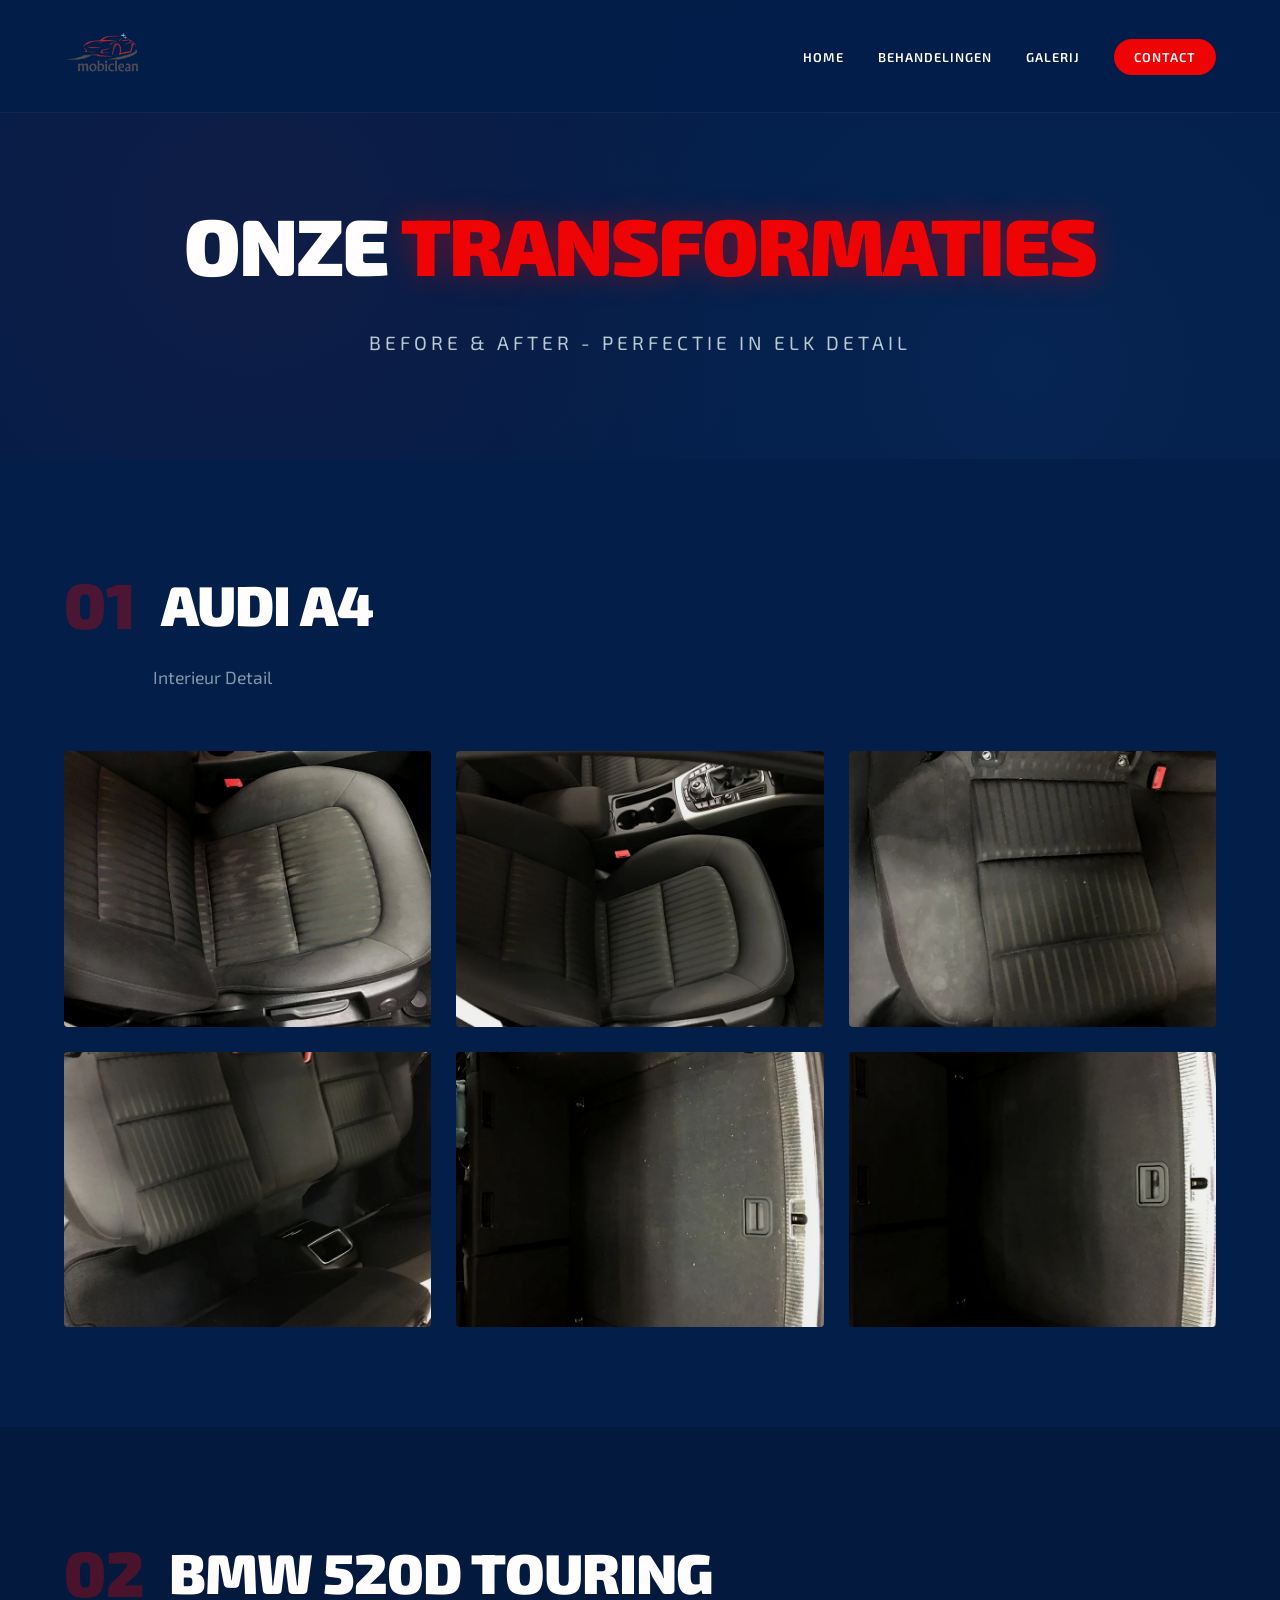
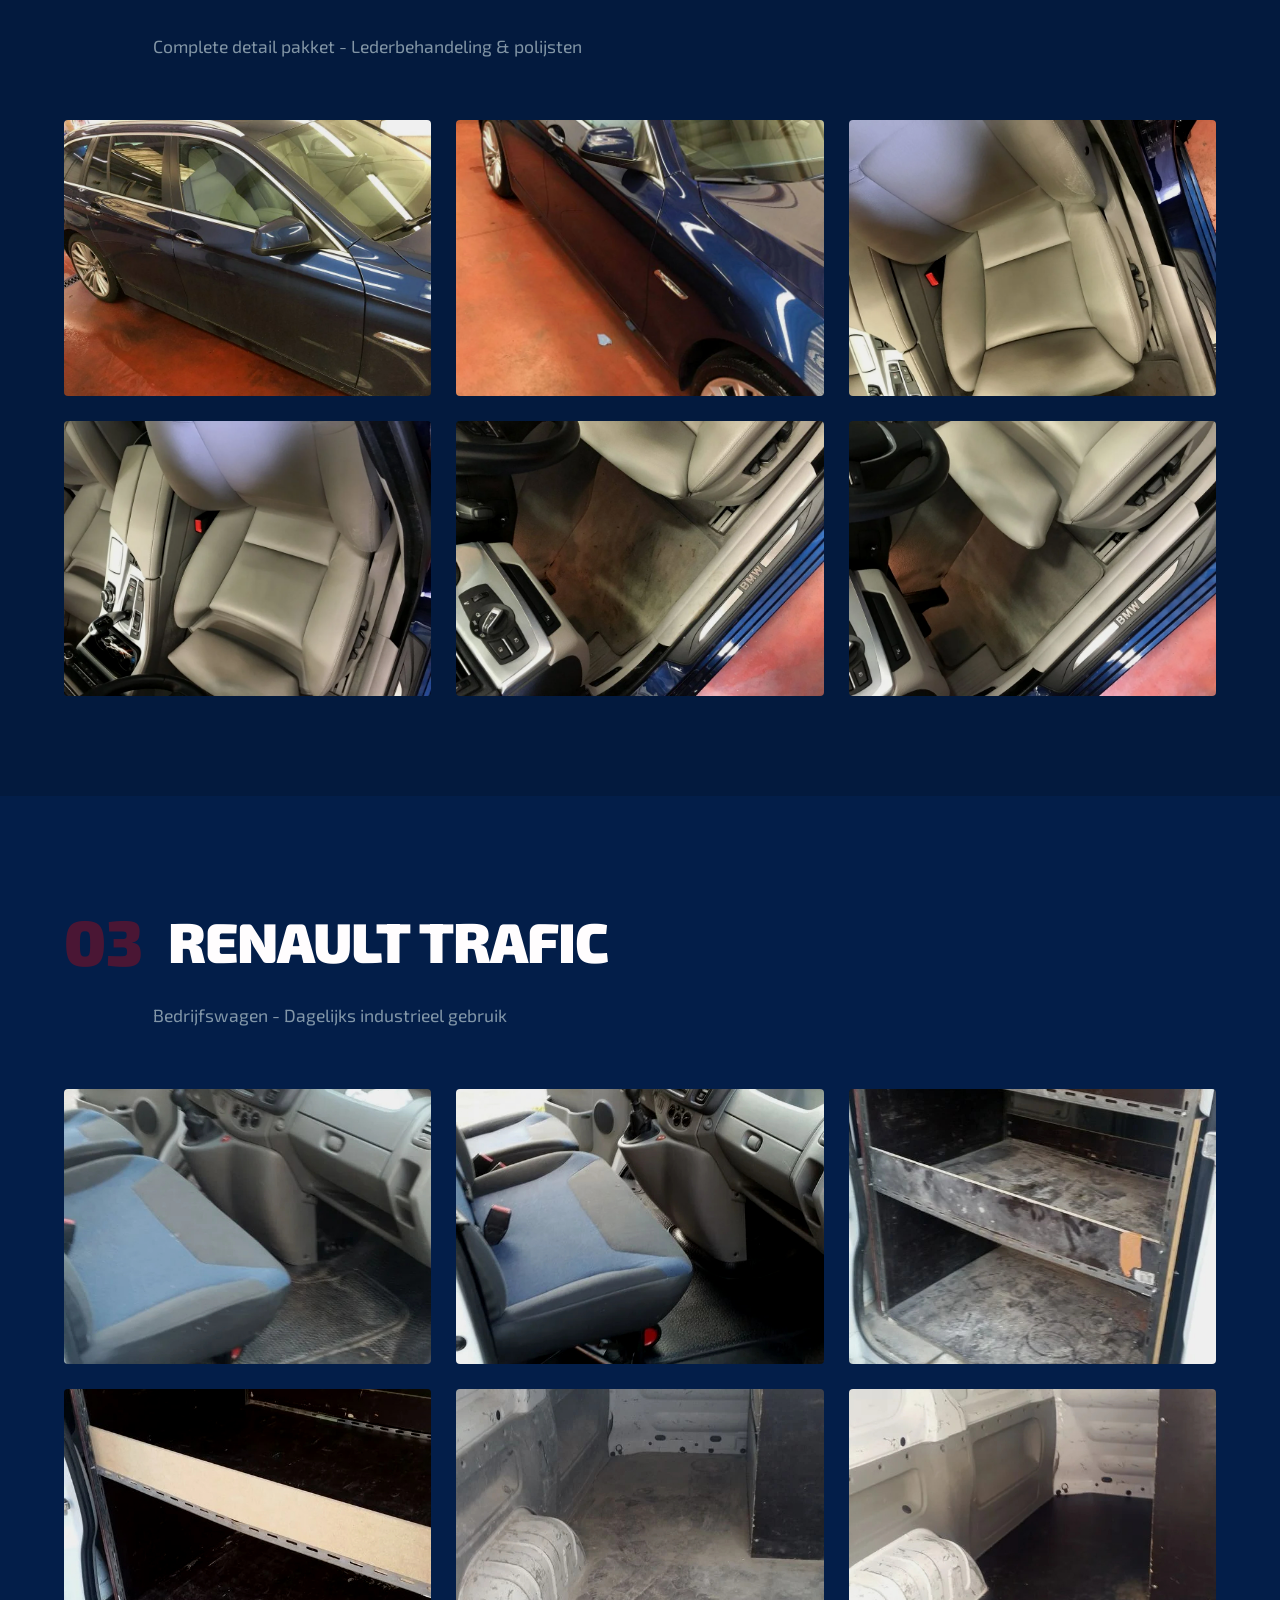
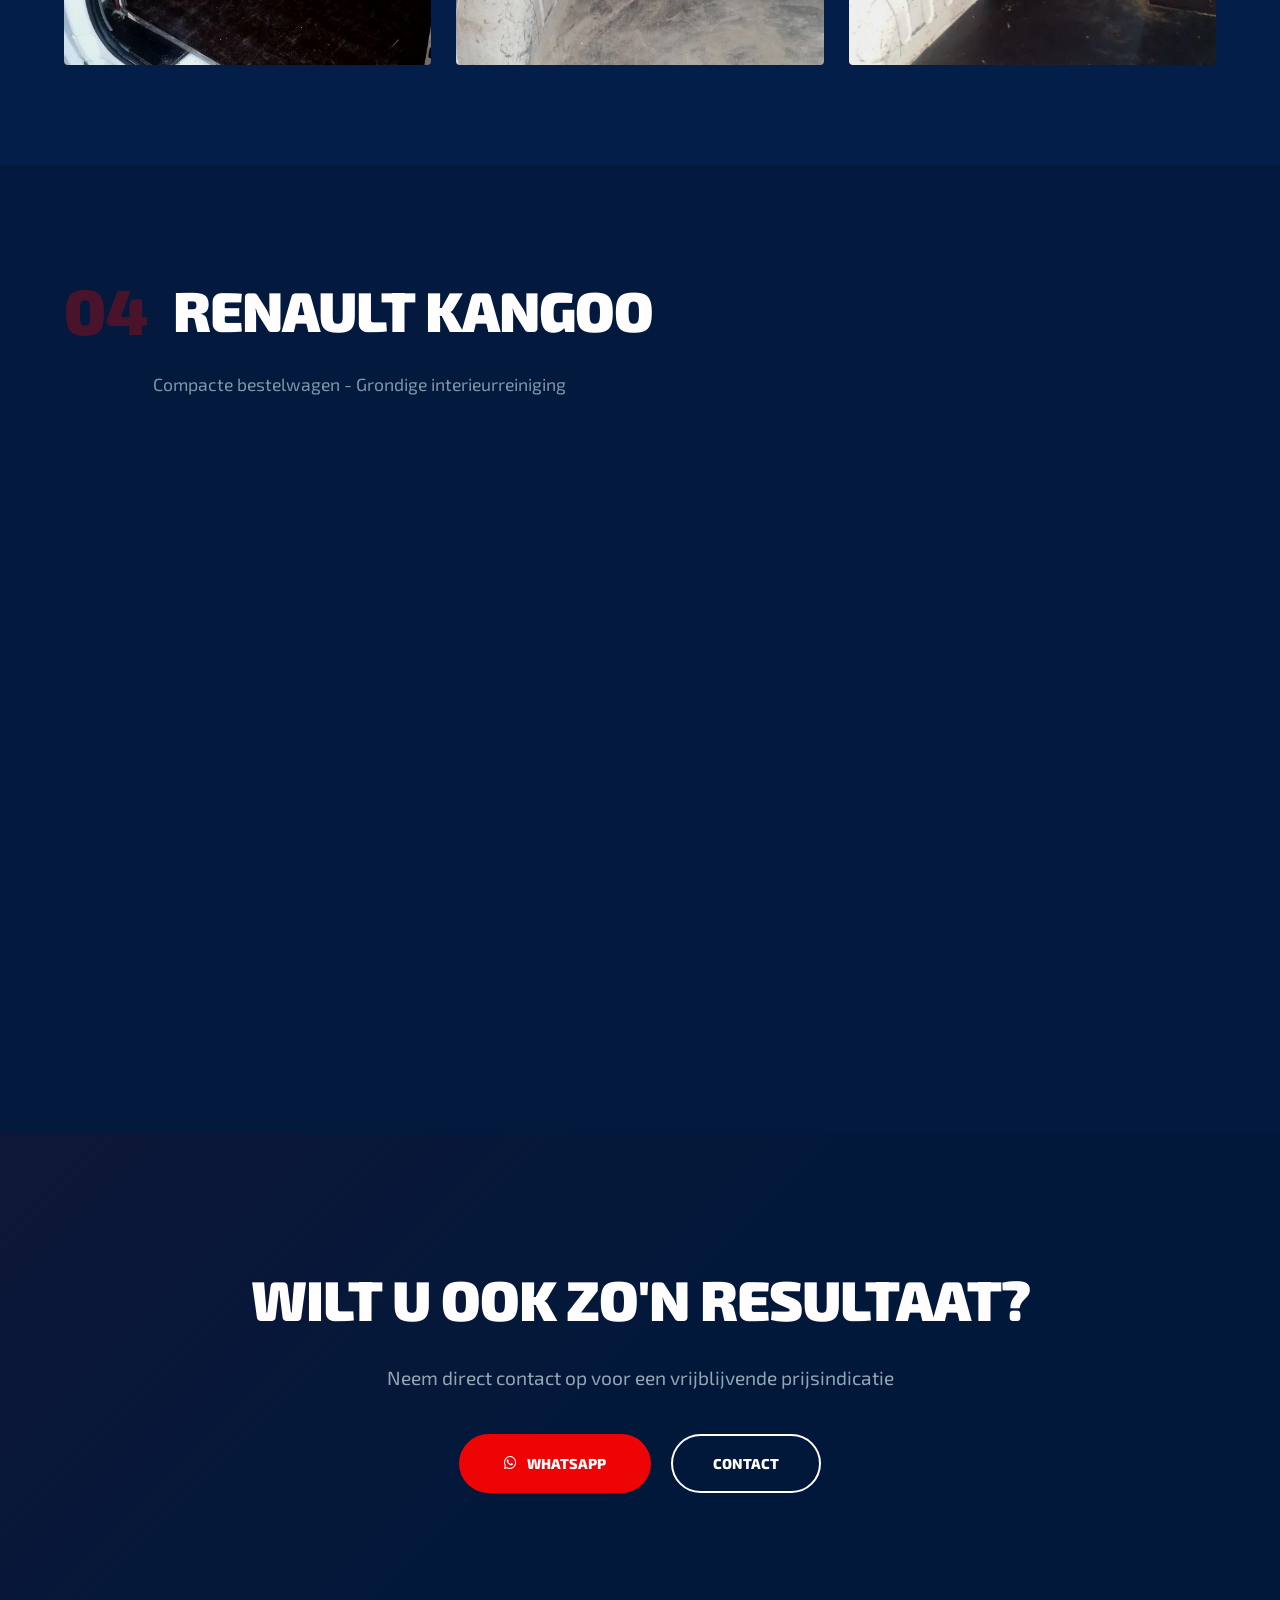
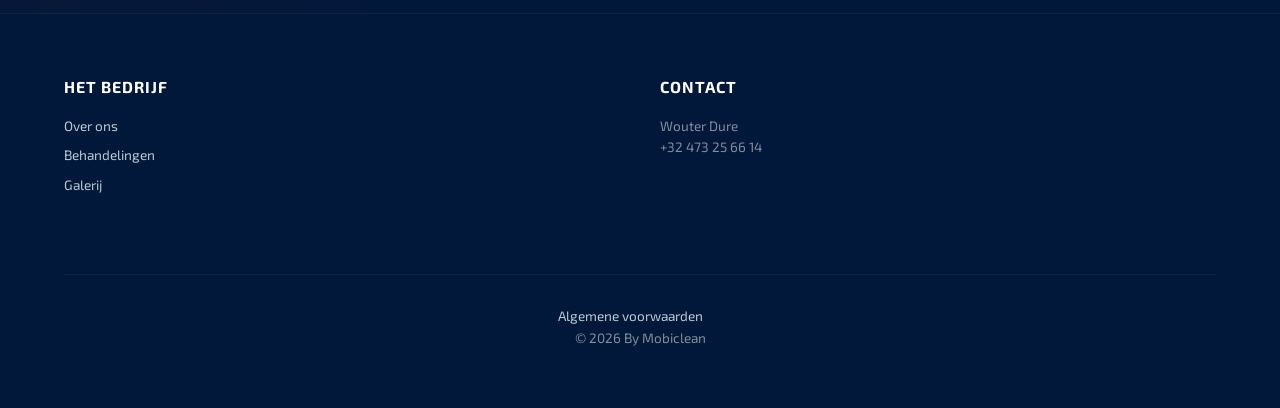
==== Gallery.html @ 4b9547e3 "gallery" ====
<!DOCTYPE html>
<html lang="nl">
<head>
    <meta charset="UTF-8">
    <meta name="viewport" content="width=device-width, initial-scale=1.0">
    <title>Galerij | Mobiclean</title>
    <link href="https://fonts.googleapis.com/css2?family=Exo+2:wght@400;600;800;900&family=Montserrat:wght@300;400;700&display=swap" rel="stylesheet">
    <link rel="stylesheet" href="https://cdnjs.cloudflare.com/ajax/libs/font-awesome/6.0.0/css/all.min.css">
    <link rel="stylesheet" href="css/Gallery.css">
</head>
<body>

<header class="header">
    <div class="container header-inner">
        <div class="logo">
            <a href="index.html">
                <img src="assets/images/logo.avif" alt="Mobiclean Logo">
            </a>
        </div>
        <nav class="nav">
            <a href="index.html#home">Home</a>
            <a href="index.html#behandelingen">Behandelingen</a>
            <a href="Gallery.html">Galerij</a>
            <a href="index.html#contact" class="btn-red-small">Contact</a>
        </nav>
    </div>
</header>

<main>
    <!-- Hero Section -->
    <section class="gallery-hero">
        <div class="container">
            <h1 class="reveal">Onze <span class="text-red">Transformaties</span></h1>
            <p class="reveal">Before & After - Perfectie in elk detail</p>
        </div>
    </section>

    <!-- Audi A4 -->
    <section class="vehicle-showcase">
        <div class="container">
            <div class="vehicle-header reveal">
                <div class="vehicle-title">
                    <span class="vehicle-number">01</span>
                    <h2>Audi A4</h2>
                </div>
                <p class="vehicle-description">Interieur Detail</p>
            </div>
            
            <div class="photo-grid">
                <div class="photo-item reveal" style="animation-delay: 0.1s">
                    <div class="photo-wrapper">
                        <img src="assets\images\A4\a4-int.before.webp" alt="Audi A4 Voor 1">
                        <div class="photo-label">Voor</div>
                    </div>
                </div>
                <div class="photo-item reveal" style="animation-delay: 0.15s">
                    <div class="photo-wrapper">
                        <img src="assets\images\A4\a4-int.after.webp" alt="Audi A4 Interieur Na">
                        <div class="photo-label after">Na</div>
                    </div>
                </div>
                <div class="photo-item reveal" style="animation-delay: 0.2s">
                    <div class="photo-wrapper">
                        <img src="assets\images\A4\a4-int-back.before.jpg" alt="Audi A4 Achterbank Before">
                        <div class="photo-label">Achterkant Voor</div>
                    </div>
                </div>
                <div class="photo-item reveal" style="animation-delay: 0.25s">
                    <div class="photo-wrapper">
                        <img src="assets\images\A4\a4-int-back.after.jpg" alt="Audi A4 Achterbank After">
                        <div class="photo-label after">Achterbank Na</div>
                    </div>
                </div>
                <div class="photo-item reveal" style="animation-delay: 0.3s">
                    <div class="photo-wrapper">
                        <img src="assets\images\A4\a4-int-trunk.before.webp" alt="Audi A4 Koffer Before">
                        <div class="photo-label">Koffer Voor</div>
                    </div>
                </div>
                <div class="photo-item reveal" style="animation-delay: 0.35s">
                    <div class="photo-wrapper">
                        <img src="assets\images\A4\a4-int-trunk.after.webp" alt="Audi A4 Koffer After">
                        <div class="photo-label after">Koffer Na</div>
                    </div>
                </div>
            </div>
        </div>
    </section>

    <!-- BMW 520d Touring -->
    <section class="vehicle-showcase alt">
        <div class="container">
            <div class="vehicle-header reveal">
                <div class="vehicle-title">
                    <span class="vehicle-number">02</span>
                    <h2>BMW 520d Touring</h2>
                </div>
                <p class="vehicle-description">Complete detail pakket - Lederbehandeling & polijsten</p>
            </div>
            
            <div class="photo-grid">
                <div class="photo-item reveal" style="animation-delay: 0.1s">
                    <div class="photo-wrapper">
                        <img src="assets\images\520\520-before.webp" alt="BMW Voor 1">
                        <div class="photo-label">Voor</div>
                    </div>
                </div>
                <div class="photo-item reveal" style="animation-delay: 0.15s">
                    <div class="photo-wrapper">
                        <img src="assets\images\520\520-After.jpg" alt="BMW Na 1">
                        <div class="photo-label after">Na</div>
                    </div>
                </div>
                <div class="photo-item reveal" style="animation-delay: 0.2s">
                    <div class="photo-wrapper">
                        <img src="assets\images\520\520-int.before.webp" alt="BMW Seats Before">
                        <div class="photo-label">Zetels Voor</div>
                    </div>
                </div>
                <div class="photo-item reveal" style="animation-delay: 0.25s">
                    <div class="photo-wrapper">
                        <img src="assets\images\520\520-int.after.webp" alt="BMW Seats After">
                        <div class="photo-label after">Zetels Na</div>
                    </div>
                </div>
                <div class="photo-item reveal" style="animation-delay: 0.3s">
                    <div class="photo-wrapper">
                        <img src="assets\images\520\520-floor.before.webp" alt="BMW VLoer Voor">
                        <div class="photo-label">Vloer Voor</div>
                    </div>
                </div>
                <div class="photo-item reveal" style="animation-delay: 0.35s">
                    <div class="photo-wrapper">
                        <img src="assets\images\520\520-floor.after.webp" alt="BMW Vloer Na">
                        <div class="photo-label after">Vloer Na</div>
                    </div>
                </div>
            </div>
        </div>
    </section>

    <!-- Renault Trafic -->
    <section class="vehicle-showcase">
        <div class="container">
            <div class="vehicle-header reveal">
                <div class="vehicle-title">
                    <span class="vehicle-number">03</span>
                    <h2>Renault Trafic</h2>
                </div>
                <p class="vehicle-description">Bedrijfswagen - Dagelijks industrieel gebruik</p>
            </div>
            
            <div class="photo-grid">
                <div class="photo-item reveal" style="animation-delay: 0.1s">
                    <div class="photo-wrapper">
                        <img src="assets\images\Trafic\Trafic-int.before.jpg" alt="Trafic Voor 1">
                        <div class="photo-label">Voor</div>
                    </div>
                </div>
                <div class="photo-item reveal" style="animation-delay: 0.15s">
                    <div class="photo-wrapper">
                        <img src="assets\images\Trafic\Trafic-int.after.jpg" alt="Trafic Na 1">
                        <div class="photo-label after">Na</div>
                    </div>
                </div>
                <div class="photo-item reveal" style="animation-delay: 0.2s">
                    <div class="photo-wrapper">
                        <img src="assets\images\Trafic\Trafic-side.before.jpg" alt="Trafic Werkbak Voor">
                        <div class="photo-label">Werkbak Voor</div>
                    </div>
                </div>
                <div class="photo-item reveal" style="animation-delay: 0.25s">
                    <div class="photo-wrapper">
                        <img src="assets\images\Trafic\Trafic-side.after.jpg" alt="Trafic Werkbak Na">
                        <div class="photo-label after">Werkbak Na</div>
                    </div>
                </div>
                <div class="photo-item reveal" style="animation-delay: 0.3s">
                    <div class="photo-wrapper">
                        <img src="assets\images\Trafic\Trafic-back.before.jpg" alt="Trafic Interieur na">
                        <div class="photo-label">Laadbak Voor</div>
                    </div>
                </div>
                <div class="photo-item reveal" style="animation-delay: 0.35s">
                    <div class="photo-wrapper">
                        <img src="assets\images\Trafic\Trafic-back.after.jpg" alt="Trafic Resultaat">
                        <div class="photo-label after">Laadbak Na</div>
                    </div>
                </div>
            </div>
        </div>
    </section>

    <!-- Renault Kangoo -->
    <section class="vehicle-showcase alt">
        <div class="container">
            <div class="vehicle-header reveal">
                <div class="vehicle-title">
                    <span class="vehicle-number">04</span>
                    <h2>Renault Kangoo</h2>
                </div>
                <p class="vehicle-description">Compacte bestelwagen -  Grondige interieurreiniging</p>
            </div>
            
            <div class="photo-grid">
                <div class="photo-item reveal" style="animation-delay: 0.1s">
                    <div class="photo-wrapper">
                        <img src="assets\images\Kangoo\Kangoo-driver.before.webp" alt="Kangoo Voor">
                        <div class="photo-label">Chauffeur Voor</div>
                    </div>
                </div>
                <div class="photo-item reveal" style="animation-delay: 0.15s">
                    <div class="photo-wrapper">
                        <img src="assets\images\Kangoo\Kangoo-driver.after.webp" alt="Kangoo Na">
                        <div class="photo-label after">Chauffeur Na</div>
                    </div>
                </div>
                <div class="photo-item reveal" style="animation-delay: 0.2s">
                    <div class="photo-wrapper">
                        <img src="assets\images\Kangoo\Kangoo-front.before.jpg" alt="Kangoo Passagier Voor">
                        <div class="photo-label">Bijrijder Voor</div>
                    </div>
                </div>
                <div class="photo-item reveal" style="animation-delay: 0.25s">
                    <div class="photo-wrapper">
                        <img src="assets\images\Kangoo\Kangoo-front.after.jpg" alt="Kangoo Passagier Na">
                        <div class="photo-label after">Bijrijder Na</div>
                    </div>
                </div>
                <div class="photo-item reveal" style="animation-delay: 0.3s">
                    <div class="photo-wrapper">
                        <img src="assets\images\Kangoo\Kangoo-back.before.jpg" alt="Kangoo Cabine Voor">
                        <div class="photo-label">Passagiers Voor</div>
                    </div>
                </div>
                <div class="photo-item reveal" style="animation-delay: 0.35s">
                    <div class="photo-wrapper">
                        <img src="assets\images\Kangoo\Kangoo-back.after.jpg" alt="Kangoo Cabine Na">
                        <div class="photo-label after">Passagiers Na</div>
                    </div>
                </div>
            </div>
        </div>
    </section>

    <!-- CTA Section -->
    <section class="gallery-cta">
        <div class="container">
            <div class="cta-content reveal">
                <h2>Wilt u ook zo'n <span class="text-red">resultaat</span>?</h2>
                <p>Neem direct contact op voor een vrijblijvende prijsindicatie</p>
                <div class="cta-buttons">
                    <a href="https://wa.me/32473256614" class="btn-red" target="_blank">
                        <i class="fab fa-whatsapp"></i> WhatsApp
                    </a>
                    <a href="index.html#contact" class="btn-outline">Contact</a>
                </div>
            </div>
        </div>
    </section>
</main>

<footer class="footer">
    <div class="container footer-content">
        <div class="footer-section">
            <h4>Het bedrijf</h4>
            <ul>
                <li><a href="index.html#home">Over ons</a></li>
                <li><a href="index.html#behandelingen">Behandelingen</a></li>
                <li><a href="Gallery.html">Galerij</a></li>
            </ul>
        </div>
        <div class="footer-section">
            <h4>Contact</h4>
            <p>Wouter Dure<br>+32 473 25 66 14</p>
        </div>
        <div class="footer-bottom">
            <p><a href="#">Algemene voorwaarden</a></p>
            <p>&copy; 2026 By Mobiclean</p>
        </div>
    </div>
</footer>

<!-- Lightbox Modal -->
<div id="lightbox" class="lightbox">
    <button class="lightbox-close">&times;</button>
    <button class="lightbox-prev"><i class="fas fa-chevron-left"></i></button>
    <button class="lightbox-next"><i class="fas fa-chevron-right"></i></button>
    <div class="lightbox-content">
        <img id="lightbox-img" src="" alt="">
        <div class="lightbox-caption"></div>
    </div>
</div>

<script src="js/Gallery.js"></script>
</body>
</html>
---- css/Gallery.css ----
:root {
    --blue-shine: #4599FE;
    --oxford-navy: #031E49;
    --strong-red: #EE0405;
    --texts-red: #780000;
    --royal-white: #FFFDFE;
    --loblolly: #B8CAD1;
    --font-primary: 'Exo 2', sans-serif;
    --transition: all 0.6s cubic-bezier(0.19, 1, 0.22, 1);
  }
  
  * { margin: 0; padding: 0; box-sizing: border-box; font-family: var(--font-primary); }
  html { scroll-behavior: smooth; }
  body { background: var(--oxford-navy); color: var(--loblolly); overflow-x: hidden; line-height: 1.6; }
  .container { width: 90%; max-width: 1400px; margin: 0 auto; }
  
  /* HEADER */
  .header {
    position: fixed; top: 0; width: 100%; z-index: 1000;
    backdrop-filter: blur(12px); background: rgba(3, 30, 73, 0.95);
    border-bottom: 1px solid rgba(255, 255, 255, 0.05);
    transition: var(--transition);
  }
  .header-inner { display: flex; align-items: center; justify-content: space-between; padding: 15px 0; }
  .logo img { height: 45px; }
  .logo a { display: block; }
  .nav a { margin-left: 30px; color: var(--royal-white); text-decoration: none; font-weight: 600; font-size: 0.8rem; text-transform: uppercase; letter-spacing: 1px; transition: 0.3s; }
  .nav a:hover { color: var(--strong-red); }
  .btn-red-small { background: var(--strong-red); color: white; padding: 10px 20px; border-radius: 50px; text-decoration: none; font-weight: 700; text-transform: uppercase; font-size: 0.7rem; margin-left: 20px; }
  
  /* GALLERY HERO */
  .gallery-hero {
      padding: 180px 0 100px;
      text-align: center;
      background: linear-gradient(180deg, rgba(3, 30, 73, 1) 0%, rgba(3, 30, 73, 0.8) 100%);
      position: relative;
  }
  
  .gallery-hero::before {
      content: '';
      position: absolute;
      top: 0; left: 0; right: 0; bottom: 0;
      background: 
          radial-gradient(circle at 20% 50%, rgba(238, 4, 5, 0.05) 0%, transparent 50%),
          radial-gradient(circle at 80% 80%, rgba(69, 153, 254, 0.05) 0%, transparent 50%);
      pointer-events: none;
  }
  
  .gallery-hero h1 {
      font-size: clamp(3rem, 8vw, 5rem);
      font-weight: 900;
      color: var(--royal-white);
      text-transform: uppercase;
      letter-spacing: -2px;
      margin-bottom: 20px;
  }
  
  .gallery-hero .text-red {
      color: var(--strong-red);
      text-shadow: 0 0 30px rgba(238, 4, 5, 0.4);
  }
  
  .gallery-hero p {
      font-size: 1.2rem;
      opacity: 0.7;
      text-transform: uppercase;
      letter-spacing: 4px;
  }
  
  /* VEHICLE SHOWCASE */
  .vehicle-showcase {
      padding: 100px 0;
      position: relative;
  }
  
  .vehicle-showcase.alt {
      background: rgba(0, 0, 0, 0.15);
  }
  
  .vehicle-header {
      margin-bottom: 60px;
  }
  
  .vehicle-title {
      display: flex;
      align-items: center;
      gap: 25px;
      margin-bottom: 15px;
  }
  
  .vehicle-number {
      font-size: 4rem;
      font-weight: 900;
      color: var(--strong-red);
      opacity: 0.3;
      line-height: 1;
  }
  
  .vehicle-title h2 {
      font-size: clamp(2rem, 5vw, 3.5rem);
      font-weight: 900;
      color: var(--royal-white);
      text-transform: uppercase;
      letter-spacing: -1px;
  }
  
  .vehicle-description {
      font-size: 1.1rem;
      opacity: 0.7;
      margin-left: calc(4rem + 25px);
      color: var(--loblolly);
  }
  
  /* PHOTO GRID */
  .photo-grid {
      display: grid;
      grid-template-columns: repeat(auto-fit, minmax(350px, 1fr));
      gap: 25px;
  }
  
  .photo-item {
      position: relative;
      overflow: hidden;
      border-radius: 4px;
      cursor: pointer;
      transition: var(--transition);
  }
  
  .photo-wrapper {
      position: relative;
      width: 100%;
      padding-bottom: 75%; /* 4:3 aspect ratio */
      overflow: hidden;
      background: rgba(0, 0, 0, 0.3);
  }
  
  .photo-wrapper img {
      position: absolute;
      top: 0; left: 0;
      width: 100%;
      height: 100%;
      object-fit: cover;
      transition: var(--transition);
      filter: brightness(0.9) contrast(1.1);
  }
  
  .photo-item:hover img {
      transform: scale(1.05);
      filter: brightness(1) contrast(1.15);
  }
  
  .photo-label {
      position: absolute;
      bottom: 0; left: 0;
      right: 0;
      background: linear-gradient(to top, rgba(3, 30, 73, 0.95), transparent);
      padding: 30px 20px 15px;
      color: white;
      font-weight: 700;
      text-transform: uppercase;
      font-size: 0.85rem;
      letter-spacing: 1px;
      opacity: 0;
      transition: var(--transition);
  }
  
  .photo-item:hover .photo-label {
      opacity: 1;
  }
  
  .photo-label.after {
      background: linear-gradient(to top, rgba(238, 4, 5, 0.9), transparent);
  }
  
  .photo-label.after::before {
      content: '✓ ';
      margin-right: 5px;
  }
  
  /* GALLERY CTA */
  .gallery-cta {
      padding: 120px 0;
      background: 
          linear-gradient(135deg, rgba(238, 4, 5, 0.05) 0%, transparent 50%),
          rgba(0, 0, 0, 0.2);
  }
  
  .cta-content {
      text-align: center;
      max-width: 800px;
      margin: 0 auto;
  }
  
  .cta-content h2 {
      font-size: clamp(2rem, 5vw, 3.5rem);
      font-weight: 900;
      color: var(--royal-white);
      text-transform: uppercase;
      margin-bottom: 20px;
      letter-spacing: -1px;
  }
  
  .cta-content p {
      font-size: 1.2rem;
      opacity: 0.8;
      margin-bottom: 40px;
  }
  
  .cta-buttons {
      display: flex;
      justify-content: center;
      gap: 20px;
      flex-wrap: wrap;
  }
  
  .btn-red { 
      background: var(--strong-red); 
      color: white; 
      padding: 18px 45px; 
      border-radius: 50px; 
      text-decoration: none; 
      font-weight: 800; 
      text-transform: uppercase; 
      transition: var(--transition); 
      display: inline-flex;
      align-items: center;
      gap: 10px;
      font-size: 0.9rem; 
      border: none; 
      cursor: pointer; 
  }
  
  .btn-red:hover { 
      transform: translateY(-3px); 
      box-shadow: 0 10px 30px rgba(238, 4, 5, 0.4); 
      background: white; 
      color: var(--strong-red); 
  }
  
  .btn-outline { 
      border: 2px solid var(--royal-white); 
      color: white; 
      padding: 16px 40px; 
      border-radius: 50px; 
      text-decoration: none; 
      font-weight: 800; 
      text-transform: uppercase; 
      transition: var(--transition); 
      font-size: 0.9rem; 
      display: inline-block;
  }
  
  .btn-outline:hover { 
      background: white; 
      color: var(--oxford-navy); 
  }
  
  /* LIGHTBOX */
  .lightbox {
      display: none;
      position: fixed;
      top: 0; left: 0;
      width: 100%;
      height: 100%;
      background: rgba(3, 30, 73, 0.98);
      z-index: 9999;
      align-items: center;
      justify-content: center;
  }
  
  .lightbox.active {
      display: flex;
  }
  
  .lightbox-content {
      position: relative;
      max-width: 90%;
      max-height: 90%;
      text-align: center;
  }
  
  .lightbox-content img {
      max-width: 100%;
      max-height: 85vh;
      object-fit: contain;
      border-radius: 4px;
      box-shadow: 0 20px 60px rgba(0, 0, 0, 0.5);
  }
  
  .lightbox-caption {
      margin-top: 20px;
      color: white;
      font-size: 1.1rem;
      font-weight: 600;
      text-transform: uppercase;
      letter-spacing: 2px;
  }
  
  .lightbox-close,
  .lightbox-prev,
  .lightbox-next {
      position: absolute;
      background: rgba(238, 4, 5, 0.9);
      color: white;
      border: none;
      font-size: 2rem;
      width: 60px;
      height: 60px;
      cursor: pointer;
      transition: 0.3s;
      display: flex;
      align-items: center;
      justify-content: center;
      border-radius: 50%;
  }
  
  .lightbox-close {
      top: 30px;
      right: 30px;
  }
  
  .lightbox-close:hover {
      background: white;
      color: var(--strong-red);
      transform: rotate(90deg);
  }
  
  .lightbox-prev {
      left: 30px;
      top: 50%;
      transform: translateY(-50%);
  }
  
  .lightbox-next {
      right: 30px;
      top: 50%;
      transform: translateY(-50%);
  }
  
  .lightbox-prev:hover,
  .lightbox-next:hover {
      background: white;
      color: var(--strong-red);
  }
  
  /* REVEAL ANIMATION */
  .reveal { 
      opacity: 0; 
      transform: translateY(40px); 
      transition: var(--transition); 
  }
  
  .reveal.active { 
      opacity: 1; 
      transform: translateY(0); 
  }
  
  /* FOOTER */
  .footer { 
      padding: 60px 0; 
      border-top: 1px solid rgba(255,255,255,0.05); 
      font-size: 0.85rem; 
      color: rgba(255,255,255,0.5); 
      background: rgba(0, 0, 0, 0.2);
  }
  
  .footer-content { 
      display: grid; 
      grid-template-columns: 1fr 1fr; 
      gap: 40px; 
  }
  
  .footer-section h4 { 
      color: white; 
      font-size: 1rem; 
      margin-bottom: 15px; 
      text-transform: uppercase; 
      letter-spacing: 1px; 
  }
  
  .footer-section ul { 
      list-style: none; 
  }
  
  .footer-section ul li { 
      margin-bottom: 8px; 
  }
  
  .footer-section ul li a { 
      color: var(--loblolly); 
      text-decoration: none; 
      transition: 0.3s; 
  }
  
  .footer-section ul li a:hover { 
      color: var(--strong-red); 
  }
  
  .footer-bottom { 
      grid-column: 1 / -1; 
      text-align: center; 
      margin-top: 30px; 
      padding-top: 30px; 
      border-top: 1px solid rgba(255,255,255,0.05); 
  }
  
  .footer-bottom a { 
      color: var(--loblolly); 
      text-decoration: none; 
      margin-right: 20px; 
      transition: 0.3s; 
  }
  
  .footer-bottom a:hover { 
      color: var(--strong-red); 
  }
  
  /* RESPONSIVE */
  @media (max-width: 900px) {
      .photo-grid {
          grid-template-columns: 1fr;
          gap: 20px;
      }
      
      .vehicle-number {
          font-size: 3rem;
      }
      
      .vehicle-description {
          margin-left: 0;
          margin-top: 10px;
      }
      
      .cta-buttons {
          flex-direction: column;
          width: 100%;
      }
      
      .btn-red,
      .btn-outline {
          width: 100%;
          justify-content: center;
      }
      
      .footer-content {
          grid-template-columns: 1fr;
      }
      
      .nav {
          display: flex;
          flex-wrap: wrap;
          justify-content: center;
      }
      
      .nav a {
          margin: 5px 10px;
      }
      
      .lightbox-prev,
      .lightbox-next {
          width: 50px;
          height: 50px;
          font-size: 1.5rem;
      }
      
      .lightbox-close {
          width: 50px;
          height: 50px;
          top: 15px;
          right: 15px;
      }
  }
  
  @media (max-width: 600px) {
      .photo-grid {
          grid-template-columns: 1fr;
      }
      
      .vehicle-title {
          flex-direction: column;
          align-items: flex-start;
          gap: 10px;
      }
  }
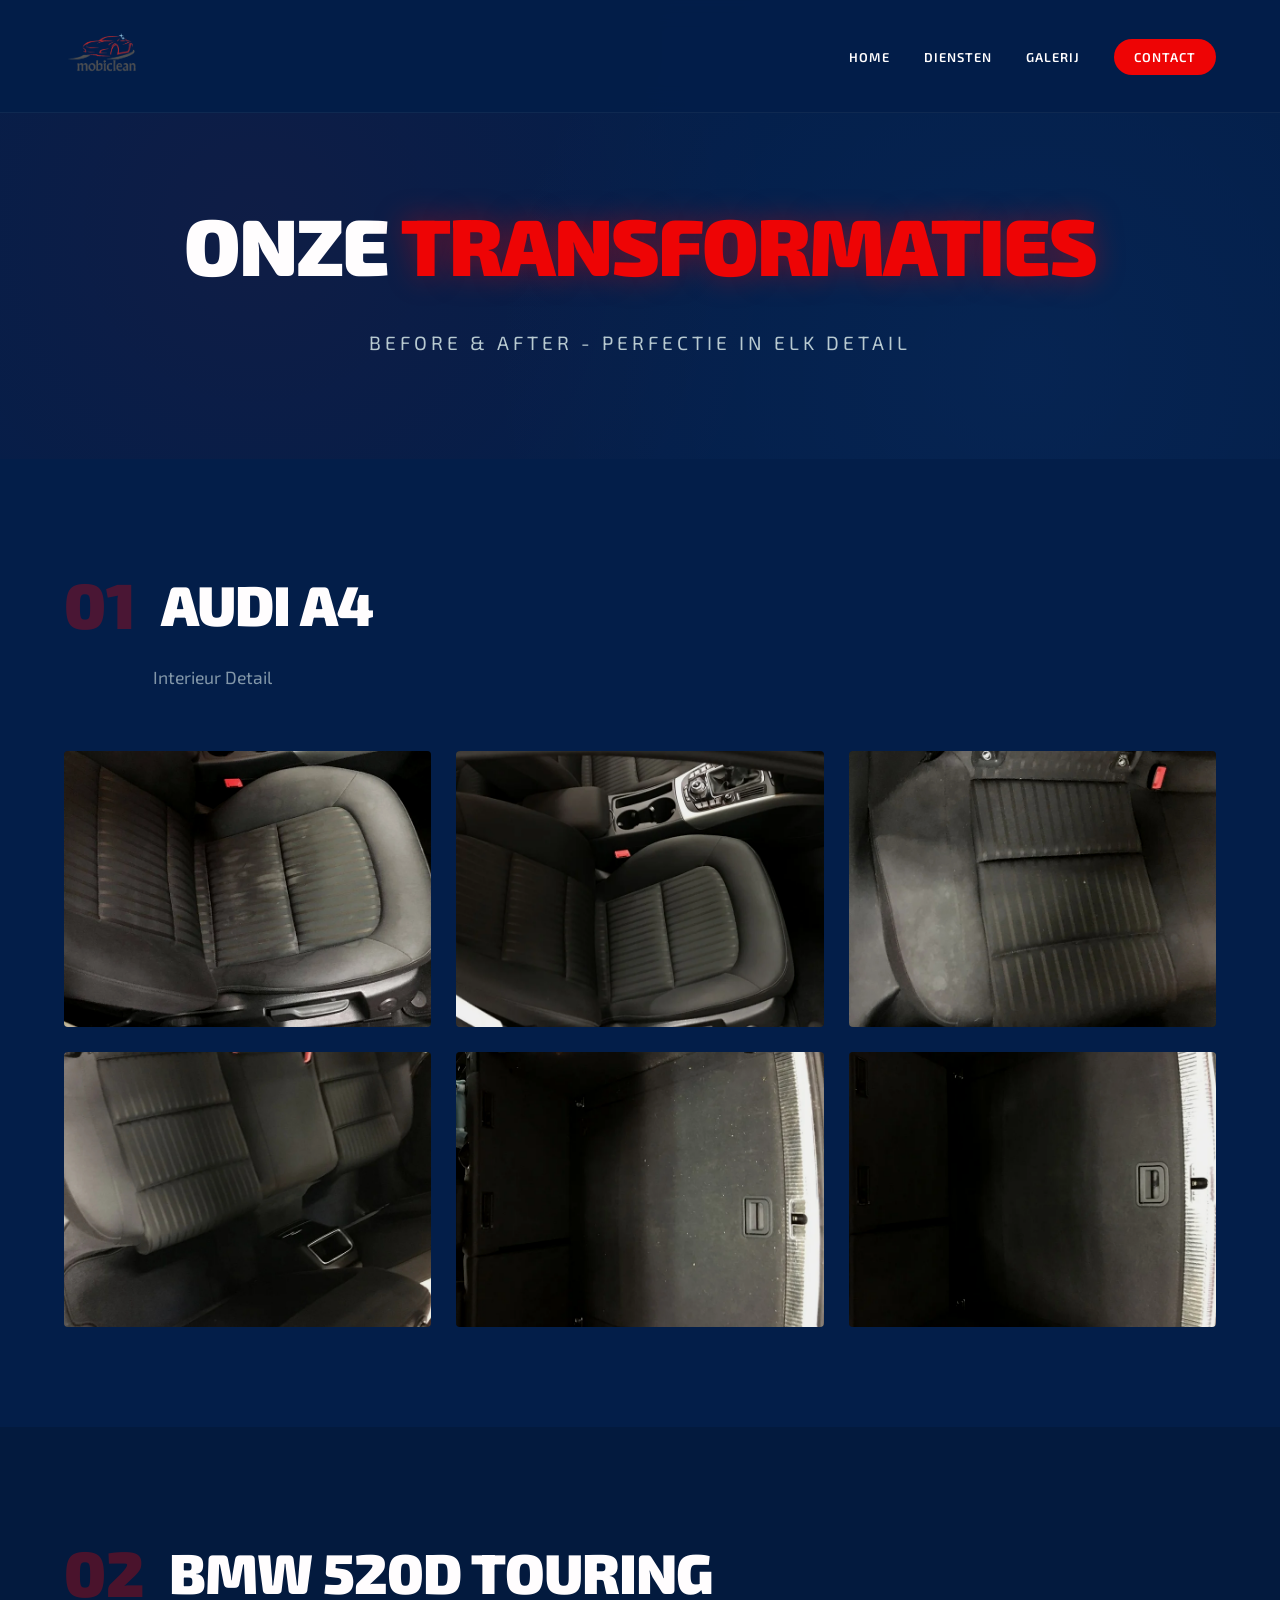
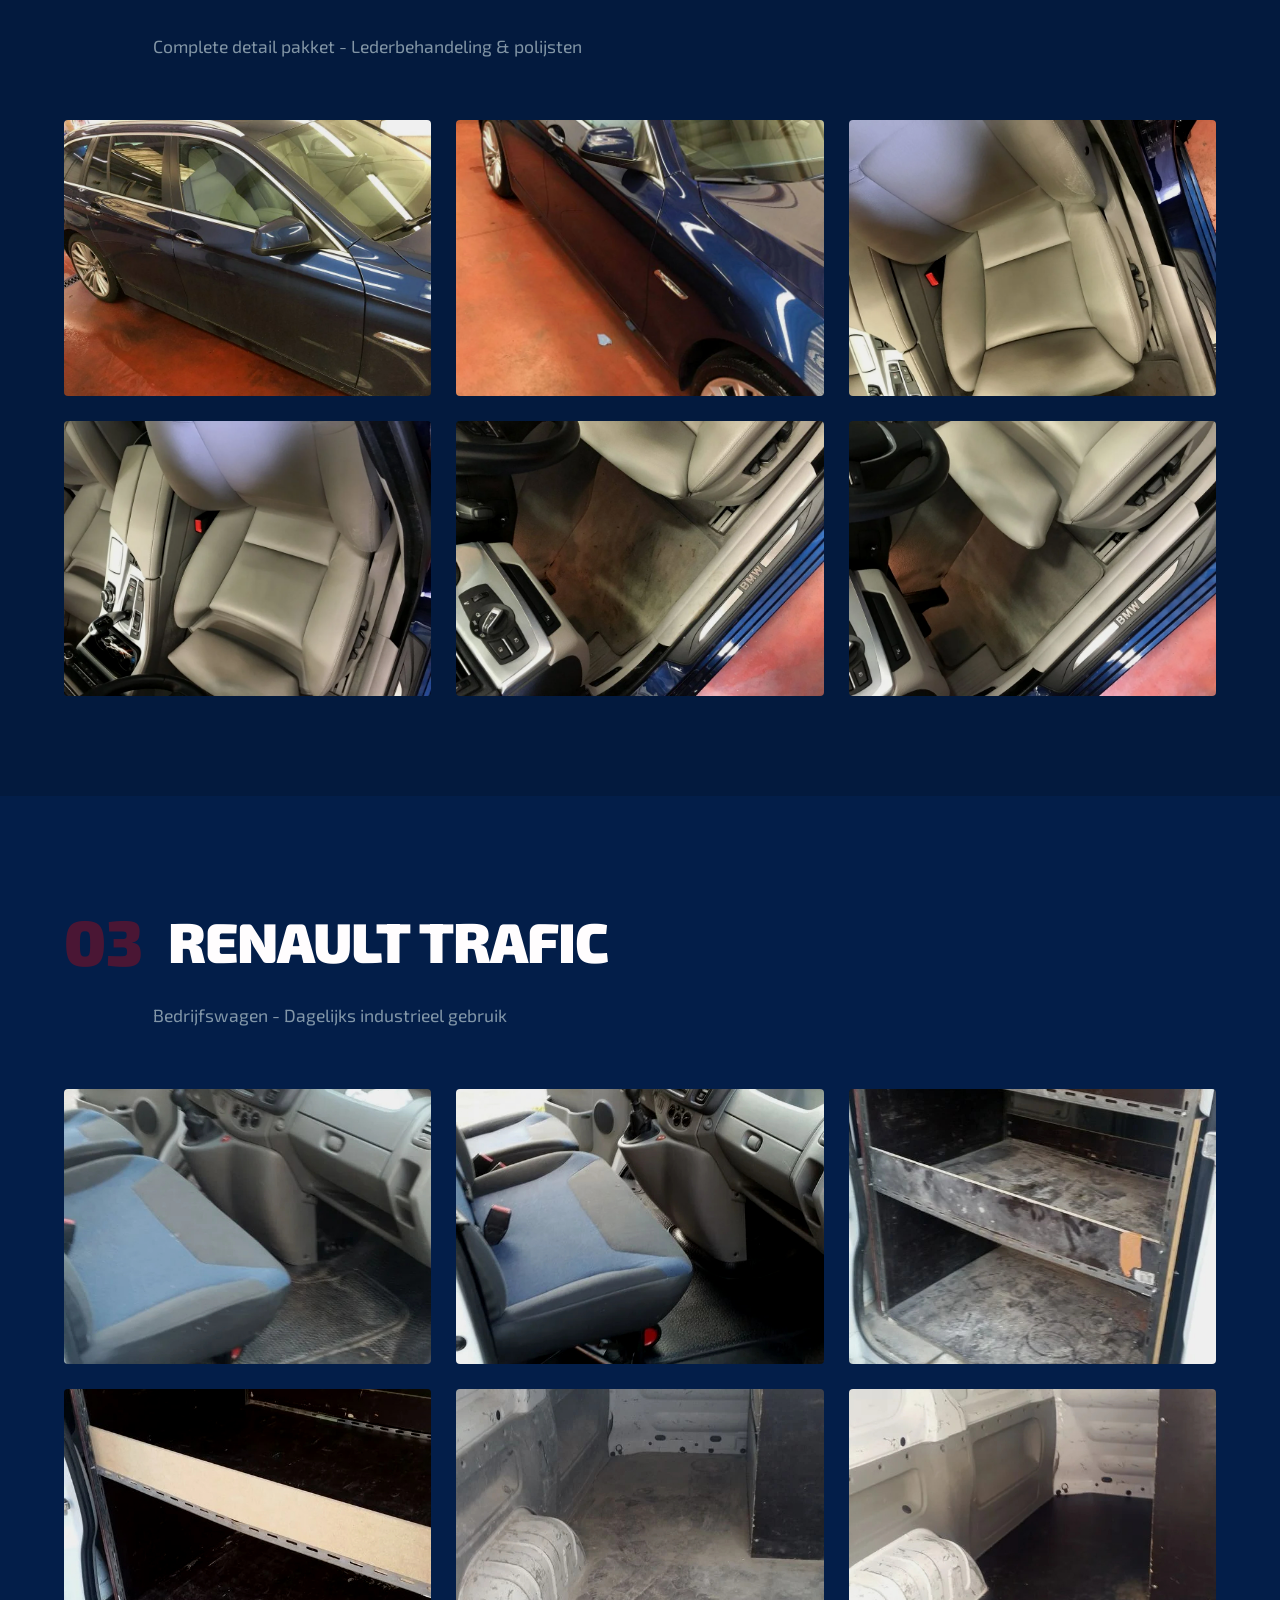
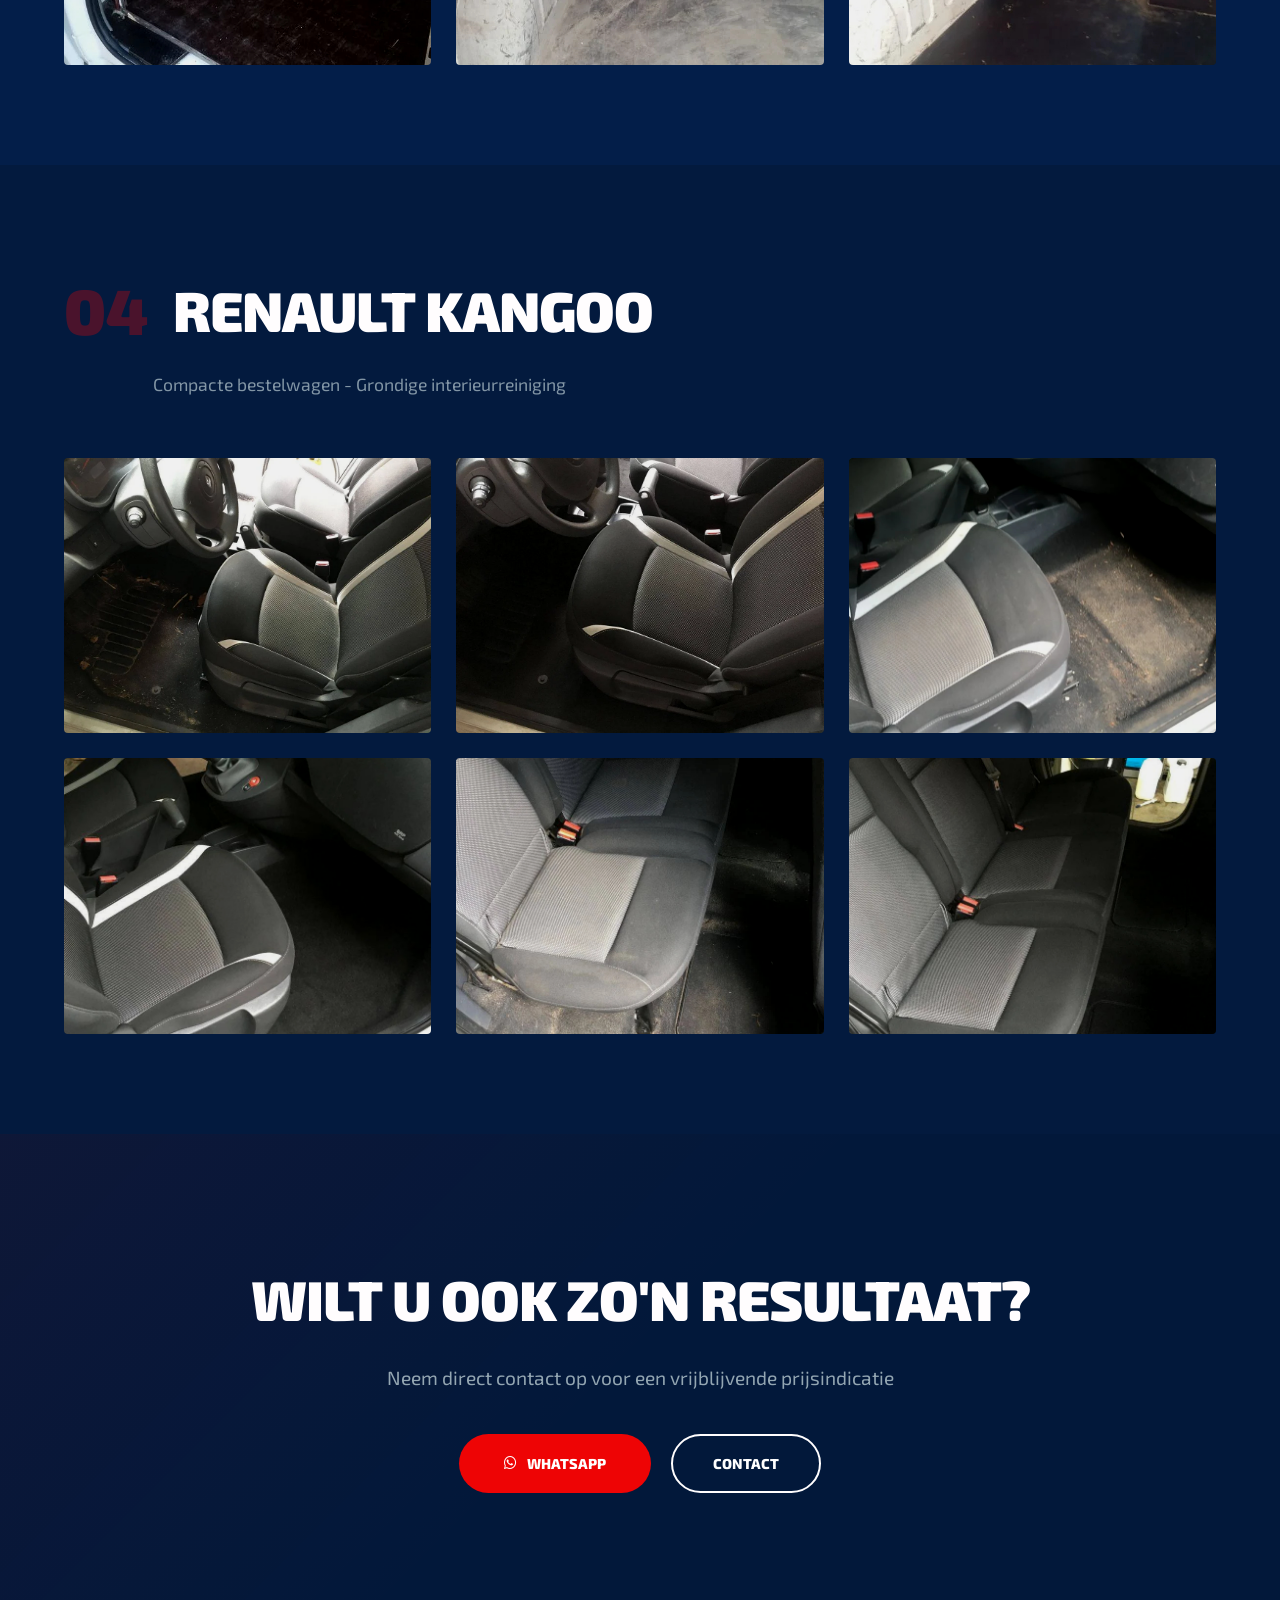
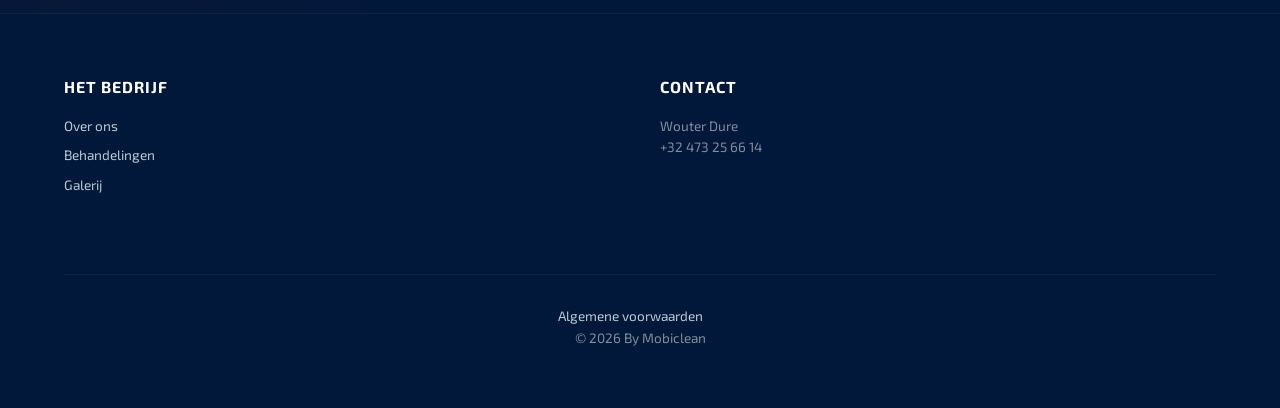
==== commit 1d49645d: "v3" ====
--- a/Gallery.html
+++ b/Gallery.html
@@ -14,14 +14,14 @@
     <div class="container header-inner">
         <div class="logo">
             <a href="index.html">
-                <img src="assets/images/logo.avif" alt="Mobiclean Logo">
+                <img src="assets\images\logo.png" alt="Mobiclean Logo">
             </a>
         </div>
         <nav class="nav">
             <a href="index.html#home">Home</a>
-            <a href="index.html#behandelingen">Behandelingen</a>
+            <a href="index.html#Diensten">Diensten</a>
             <a href="Gallery.html">Galerij</a>
-            <a href="index.html#contact" class="btn-red-small">Contact</a>
+            <a href="contact.html" class="btn-red-small">Contact</a>
         </nav>
     </div>
 </header>
@@ -253,7 +253,7 @@
                     <a href="https://wa.me/32473256614" class="btn-red" target="_blank">
                         <i class="fab fa-whatsapp"></i> WhatsApp
                     </a>
-                    <a href="index.html#contact" class="btn-outline">Contact</a>
+                    <a href="contact.html" class="btn-outline">Contact</a>
                 </div>
             </div>
         </div>
@@ -275,7 +275,7 @@
             <p>Wouter Dure<br>+32 473 25 66 14</p>
         </div>
         <div class="footer-bottom">
-            <p><a href="#">Algemene voorwaarden</a></p>
+            <p><a href="terms.html">Algemene voorwaarden</a></p>
             <p>&copy; 2026 By Mobiclean</p>
         </div>
     </div>
